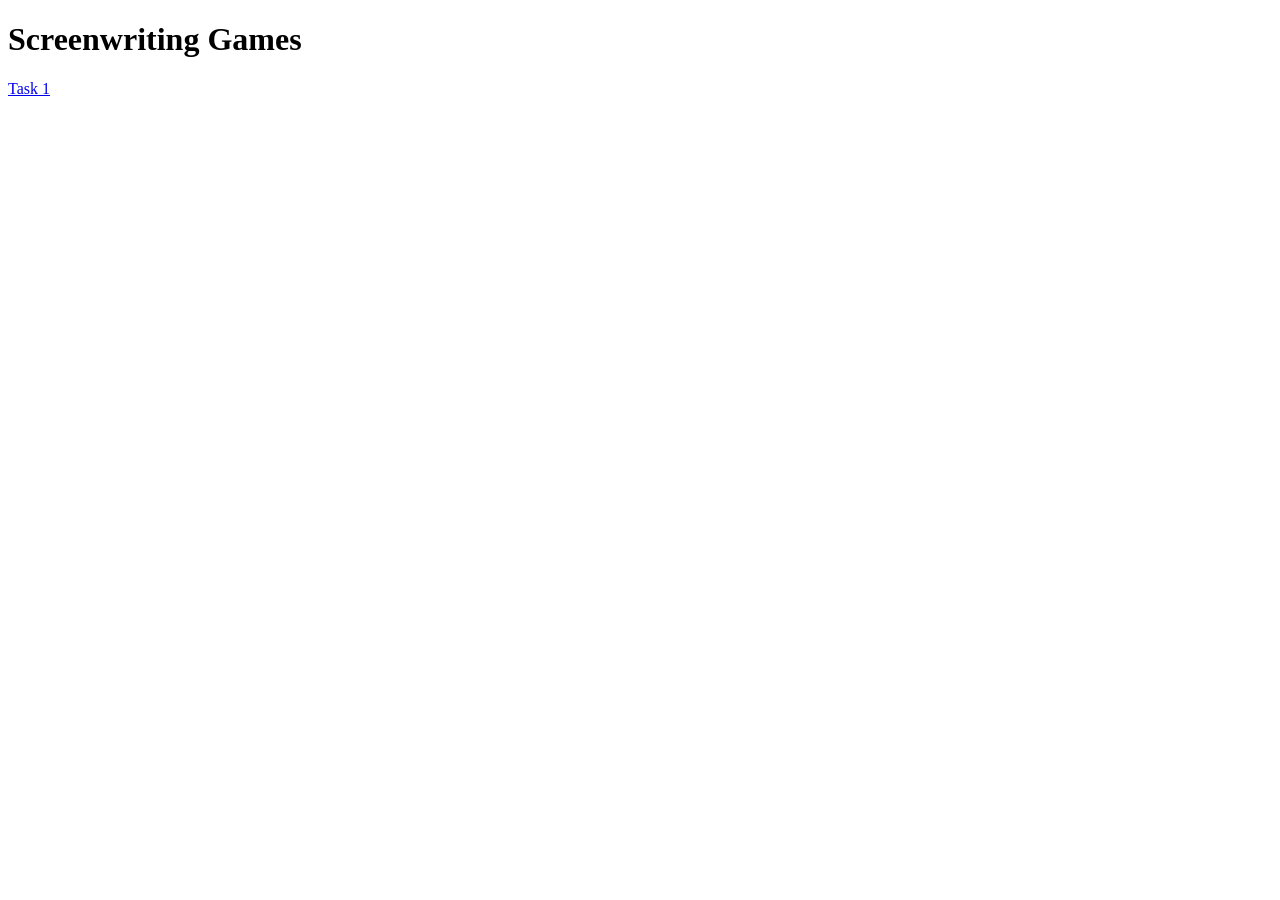
==== index.html @ 5bcb623e "init repo" ====
<!DOCTYPE html>
<html lang="en">
<head>
    <meta charset="UTF-8">
    <meta name="viewport" content="width=device-width, initial-scale=1.0">
    <title>Screenwriting Games</title>
</head>
<body>
    <h1>Screenwriting Games</h1>

    <a href="./Twine/Task1.html">Task 1</a>
</body>
</html>
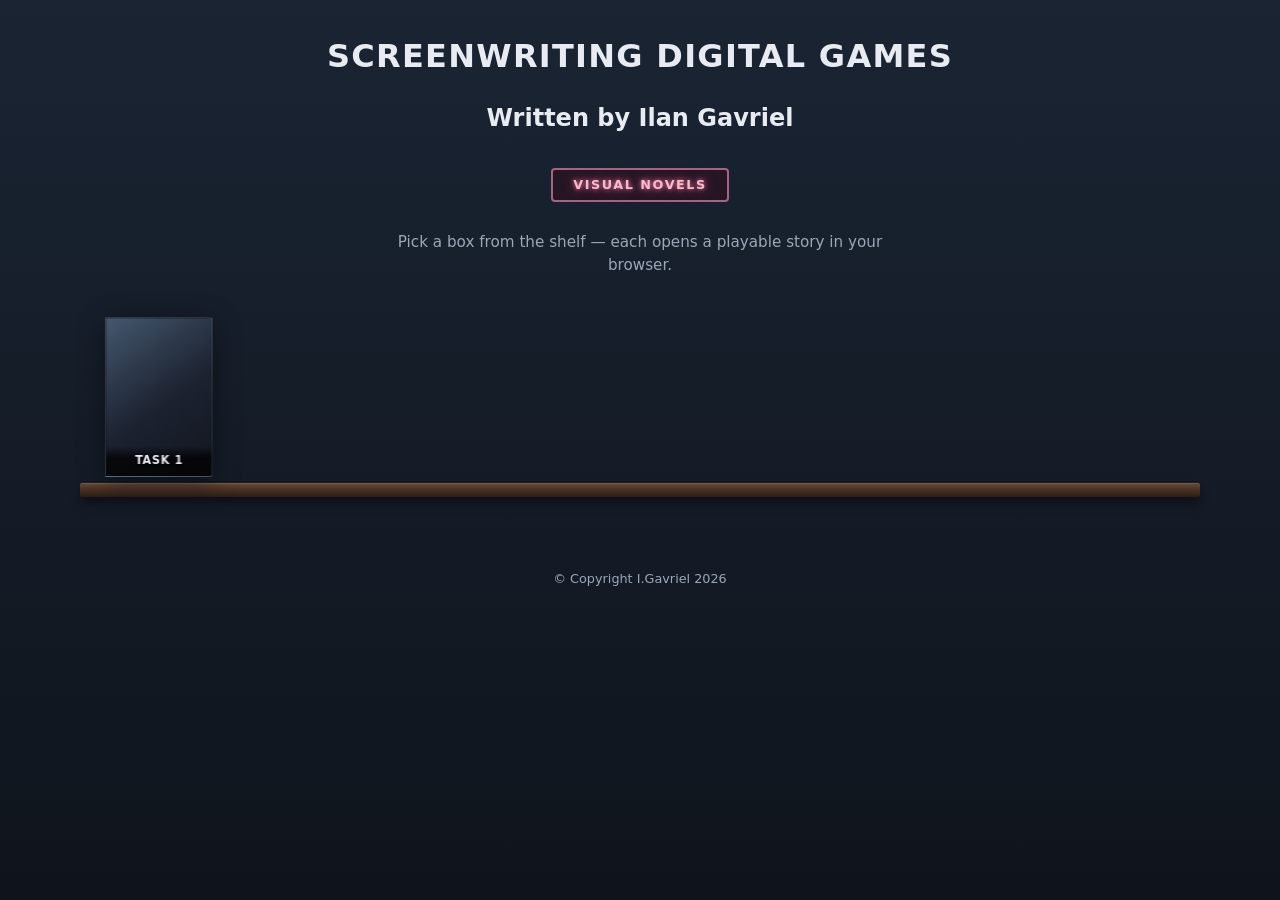
==== commit 854ed011: "template" ====
--- a/index.html
+++ b/index.html
@@ -3,11 +3,40 @@
 <head>
     <meta charset="UTF-8">
     <meta name="viewport" content="width=device-width, initial-scale=1.0">
-    <title>Screenwriting Games</title>
+    <title>Screenwriting Digital Games — Visual Novels</title>
+    <link rel="stylesheet" href="css/main.css">
 </head>
 <body>
-    <h1>Screenwriting Games</h1>
+    <header class="site-header">
+        <h1 class="site-title">Screenwriting Digital Games</h1>
+        <h2 class="site-subtitle" aria-hidden="true">Written by Ilan Gavriel</h2>
+        <p class="store-sign" aria-hidden="true">Visual Novels</p>
+        <p class="site-tagline">Pick a box from the shelf — each opens a playable story in your browser.</p>
+    </header>
 
-    <a href="./Twine/Task1.html">Task 1</a>
+    <main class="site-main">
+        <!--
+          Add games in js/games.js (window.GAME_CATALOG). The shelf is built by js/shelf.js.
+        -->
+        <section id="store" aria-label="Games">
+            <div id="shelf-mount"></div>
+        </section>
+
+        <noscript>
+            <div class="noscript-fallback">
+                <p>JavaScript is off. You can still open games directly:</p>
+                <ul>
+                    <li><a href="Twine/Task1.html">Task 1</a></li>
+                </ul>
+            </div>
+        </noscript>
+    </main>
+
+    <footer class="site-footer">
+      <p>&copy; Copyright I.Gavriel 2026</p>
+    </footer>
+
+    <script src="js/games.js" defer></script>
+    <script src="js/shelf.js" defer></script>
 </body>
 </html>
--- a/css/main.css
+++ b/css/main.css
@@ -0,0 +1,354 @@
+/* --- Design tokens --- */
+:root {
+  --wall-top: #1a2433;
+  --wall-bottom: #0f141c;
+  --shelf-wood: #4a3224;
+  --shelf-wood-light: #6b4a36;
+  --shelf-edge: #2c1e16;
+  --text: #e8ecf2;
+  --text-muted: #9aa7b8;
+  --accent: #7eb8da;
+  --game-accent: var(--accent);
+  --box-w: 7.5rem;
+  --box-h: 10rem;
+  --box-depth: 0.65rem;
+  --perspective: 900px;
+  --shadow-soft: 0 0.35rem 0.9rem rgba(0, 0, 0, 0.45);
+  --shadow-lift: 0 1rem 1.6rem rgba(0, 0, 0, 0.55);
+  --font-sans: system-ui, -apple-system, 'Segoe UI', Roboto, Ubuntu, sans-serif;
+  --radius-box: 0.2rem;
+}
+
+/* --- Base --- */
+*,
+*::before,
+*::after {
+  box-sizing: border-box;
+}
+
+html {
+  font-size: 100%;
+}
+
+body {
+  margin: 0;
+  min-height: 100vh;
+  font-family: var(--font-sans);
+  color: var(--text);
+  background: linear-gradient(180deg, var(--wall-top) 0%, var(--wall-bottom) 100%);
+  line-height: 1.5;
+}
+
+/* --- Page chrome --- */
+.site-header {
+  padding: 2rem 1.5rem 1rem;
+  text-align: center;
+}
+
+.site-title {
+  margin: 0;
+  font-size: clamp(1.5rem, 4vw, 2rem);
+  font-weight: 700;
+  letter-spacing: 0.04em;
+  text-transform: uppercase;
+}
+
+.store-sign {
+  display: inline-block;
+  margin-top: 0.75rem;
+  padding: 0.35rem 1.25rem;
+  font-size: 0.8rem;
+  font-weight: 600;
+  letter-spacing: 0.12em;
+  text-transform: uppercase;
+  color: #ffb8c9;
+  text-shadow:
+    0 0 0.35rem rgba(255, 140, 180, 0.9),
+    0 0 0.8rem rgba(255, 100, 160, 0.5);
+  border: 2px solid rgba(255, 150, 190, 0.6);
+  border-radius: 0.25rem;
+  background: rgba(40, 20, 35, 0.85);
+  animation: sign-flicker 4.5s ease-in-out infinite;
+}
+
+.site-tagline {
+  margin: 1rem 0 0;
+  font-size: 0.95rem;
+  color: var(--text-muted);
+  max-width: 32rem;
+  margin-left: auto;
+  margin-right: auto;
+}
+
+.site-main {
+  padding: 1rem 1rem 3rem;
+  max-width: 72rem;
+  margin: 0 auto;
+}
+
+#store {
+  perspective: var(--perspective);
+  perspective-origin: 50% 35%;
+}
+
+#shelf-mount {
+  display: flex;
+  flex-direction: column;
+  gap: 2.25rem;
+  align-items: stretch;
+}
+
+.site-footer {
+  padding: 1.5rem;
+  text-align: center;
+  font-size: 0.8rem;
+  color: var(--text-muted);
+}
+
+.site-footer p {
+  margin: 0;
+}
+
+/* --- Shelf row --- */
+.shelf {
+  display: grid;
+  grid-template-columns: repeat(auto-fill, minmax(var(--box-w), 1fr));
+  gap: 1.25rem 1rem;
+  justify-items: center;
+  align-items: end;
+  padding: 0.5rem 0.75rem 1.25rem;
+  position: relative;
+  list-style: none;
+  margin: 0;
+}
+
+.shelf::after {
+  content: '';
+  position: absolute;
+  left: 0;
+  right: 0;
+  bottom: 0;
+  height: 0.85rem;
+  border-radius: 0.15rem;
+  background: linear-gradient(
+    180deg,
+    var(--shelf-wood-light) 0%,
+    var(--shelf-wood) 45%,
+    var(--shelf-edge) 100%
+  );
+  box-shadow:
+    inset 0 1px 0 rgba(255, 255, 255, 0.12),
+    0 0.4rem 0.6rem rgba(0, 0, 0, 0.35);
+  z-index: 0;
+}
+
+.shelf > .game-box {
+  position: relative;
+  z-index: 1;
+}
+
+/* --- Game box (link) --- */
+.game-box {
+  --game-accent: var(--accent);
+  display: block;
+  width: var(--box-w);
+  height: var(--box-h);
+  text-decoration: none;
+  color: inherit;
+  transform-style: preserve-3d;
+  transition: transform 0.28s ease;
+}
+
+.game-box:focus {
+  outline: none;
+}
+
+.game-box:focus-visible .game-box__inner {
+  outline: 3px solid var(--game-accent);
+  outline-offset: 4px;
+}
+
+.game-box:hover,
+.game-box:focus-visible {
+  transform: translateY(-0.45rem) scale(1.02);
+  z-index: 2;
+}
+
+.game-box[data-stagger='0'] {
+  --stagger-delay: 0s;
+}
+.game-box[data-stagger='1'] {
+  --stagger-delay: 0.35s;
+}
+.game-box[data-stagger='2'] {
+  --stagger-delay: 0.7s;
+}
+.game-box[data-stagger='3'] {
+  --stagger-delay: 1.05s;
+}
+.game-box[data-stagger='4'] {
+  --stagger-delay: 1.4s;
+}
+.game-box[data-stagger='5'] {
+  --stagger-delay: 1.75s;
+}
+
+.game-box__inner {
+  width: 100%;
+  height: 100%;
+  position: relative;
+  transform-style: preserve-3d;
+  transform: rotateY(-12deg) translateY(0);
+  transition: transform 0.28s ease;
+  filter: drop-shadow(var(--shadow-soft));
+  animation: box-float 5s ease-in-out infinite;
+  animation-delay: var(--stagger-delay, 0s);
+}
+
+.game-box:hover .game-box__inner,
+.game-box:focus-visible .game-box__inner {
+  animation-play-state: paused;
+  transform: rotateY(-5deg) translateY(-0.12rem);
+  filter: drop-shadow(var(--shadow-lift));
+}
+
+.game-box__spine {
+  position: absolute;
+  left: 0;
+  top: 0;
+  width: var(--box-depth);
+  height: 100%;
+  background: linear-gradient(
+    90deg,
+    color-mix(in srgb, var(--game-accent) 35%, #1a1a22) 0%,
+    #252530 100%
+  );
+  transform-origin: right center;
+  transform: rotateY(-90deg) translateZ(calc(var(--box-depth) * -0.5));
+  border-radius: var(--radius-box) 0 0 var(--radius-box);
+  box-shadow: inset -2px 0 4px rgba(0, 0, 0, 0.35);
+}
+
+.game-box__face {
+  position: absolute;
+  left: var(--box-depth);
+  top: 0;
+  width: calc(100% - var(--box-depth));
+  height: 100%;
+  border-radius: 0 var(--radius-box) var(--radius-box) 0;
+  overflow: hidden;
+  background: linear-gradient(
+    145deg,
+    color-mix(in srgb, var(--game-accent) 55%, #2a3140) 0%,
+    #1c2230 55%,
+    #12161f 100%
+  );
+  border: 1px solid rgba(255, 255, 255, 0.12);
+  box-shadow: inset 0 0 0 1px rgba(0, 0, 0, 0.25);
+  display: flex;
+  flex-direction: column;
+  align-items: stretch;
+  justify-content: flex-end;
+  transform: translateZ(0);
+}
+
+.game-box__cover-img {
+  position: absolute;
+  inset: 0;
+  width: 100%;
+  height: 100%;
+  object-fit: cover;
+}
+
+.game-box__title {
+  position: relative;
+  padding: 0.5rem 0.45rem;
+  font-size: 0.72rem;
+  font-weight: 700;
+  line-height: 1.2;
+  text-align: center;
+  text-transform: uppercase;
+  letter-spacing: 0.06em;
+  background: linear-gradient(180deg, transparent 0%, rgba(0, 0, 0, 0.75) 40%);
+  text-shadow: 0 1px 2px rgba(0, 0, 0, 0.9);
+}
+
+.game-box__cover-img + .game-box__title {
+  background: linear-gradient(180deg, transparent 0%, rgba(0, 0, 0, 0.88) 35%);
+}
+
+/* --- Animations --- */
+@keyframes box-float {
+  0%,
+  100% {
+    transform: rotateY(-12deg) translateY(0);
+  }
+  50% {
+    transform: rotateY(-12deg) translateY(-0.2rem);
+  }
+}
+
+@keyframes sign-flicker {
+  0%,
+  100% {
+    opacity: 1;
+    filter: brightness(1);
+  }
+  48% {
+    opacity: 1;
+  }
+  49% {
+    opacity: 0.88;
+  }
+  50% {
+    opacity: 1;
+  }
+  78% {
+    opacity: 1;
+    filter: brightness(1.05);
+  }
+  79% {
+    opacity: 0.92;
+    filter: brightness(0.92);
+  }
+  80% {
+    opacity: 1;
+    filter: brightness(1);
+  }
+}
+
+/* --- No-JS fallback --- */
+.noscript-fallback {
+  margin: 1rem auto 0;
+  max-width: 32rem;
+  padding: 1rem;
+  background: rgba(0, 0, 0, 0.25);
+  border-radius: 0.35rem;
+  font-size: 0.9rem;
+}
+
+.noscript-fallback ul {
+  margin: 0.5rem 0 0;
+  padding-left: 1.25rem;
+}
+
+.noscript-fallback a {
+  color: var(--accent);
+}
+
+/* --- Reduced motion --- */
+@media (prefers-reduced-motion: reduce) {
+  .game-box__inner {
+    animation: none;
+    transform: rotateY(-12deg) translateY(0);
+  }
+
+  .store-sign {
+    animation: none;
+  }
+
+  .game-box,
+  .game-box__inner {
+    transition-duration: 0.01ms;
+  }
+}
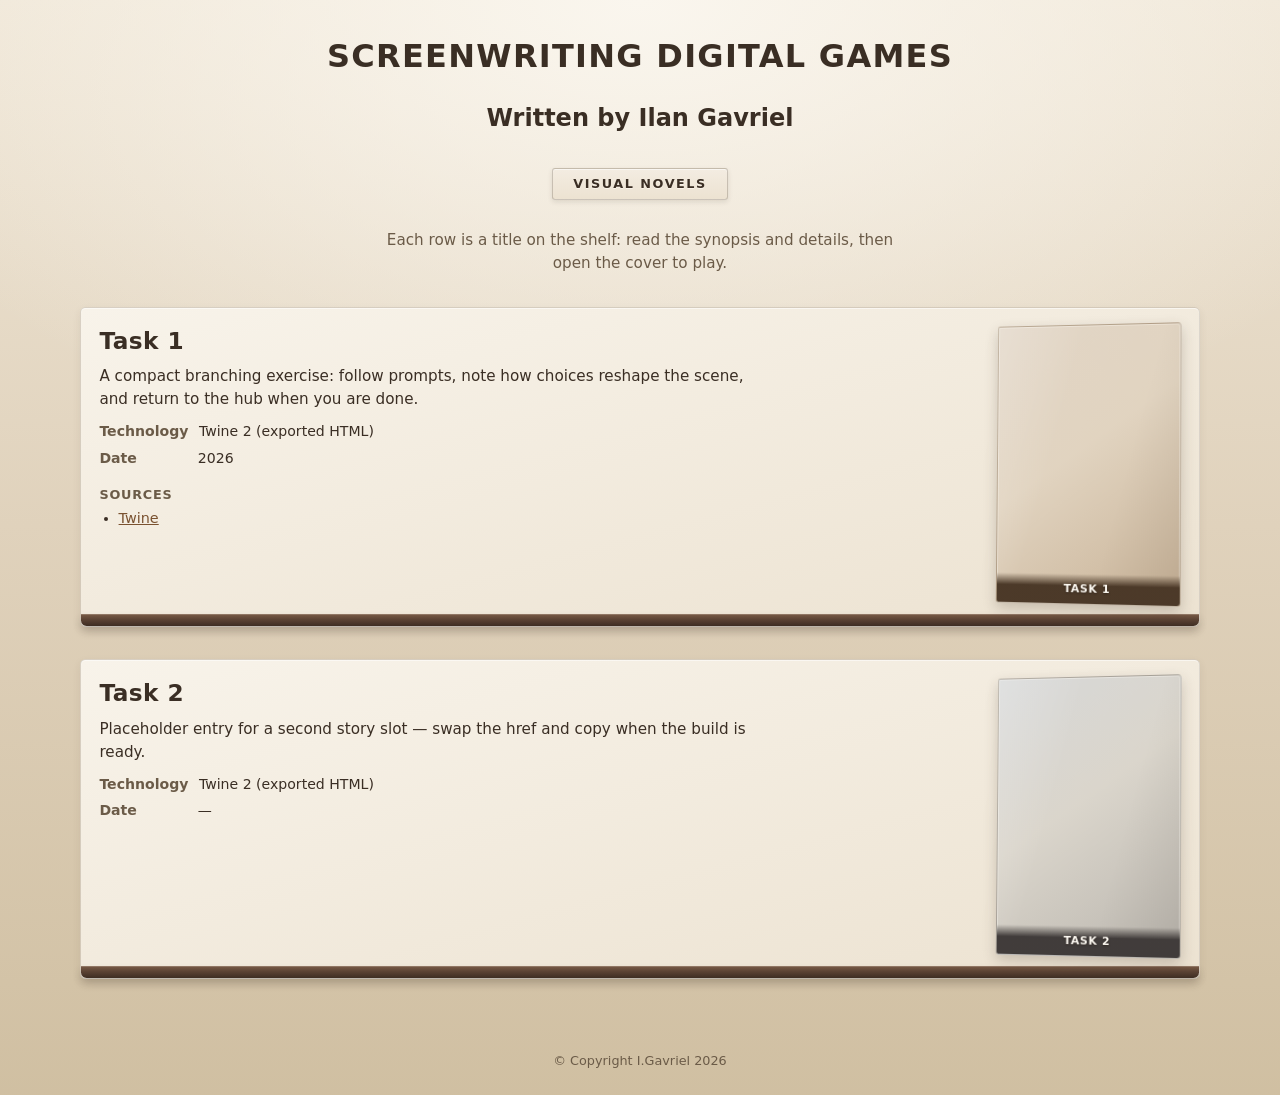
==== commit 724c2495: "template" ====
--- a/index.html
+++ b/index.html
@@ -11,7 +11,7 @@
         <h1 class="site-title">Screenwriting Digital Games</h1>
         <h2 class="site-subtitle" aria-hidden="true">Written by Ilan Gavriel</h2>
         <p class="store-sign" aria-hidden="true">Visual Novels</p>
-        <p class="site-tagline">Pick a box from the shelf — each opens a playable story in your browser.</p>
+        <p class="site-tagline">Each row is a title on the shelf: read the synopsis and details, then open the cover to play.</p>
     </header>
 
     <main class="site-main">
@@ -27,6 +27,7 @@
                 <p>JavaScript is off. You can still open games directly:</p>
                 <ul>
                     <li><a href="Twine/Task1.html">Task 1</a></li>
+                    <li><a href="Twine/Task1.html">Task 2</a> (placeholder)</li>
                 </ul>
             </div>
         </noscript>
--- a/css/main.css
+++ b/css/main.css
@@ -1,22 +1,25 @@
-/* --- Design tokens --- */
+/* --- Design tokens (aged paper & ink) --- */
 :root {
-  --wall-top: #1a2433;
-  --wall-bottom: #0f141c;
-  --shelf-wood: #4a3224;
-  --shelf-wood-light: #6b4a36;
-  --shelf-edge: #2c1e16;
-  --text: #e8ecf2;
-  --text-muted: #9aa7b8;
-  --accent: #7eb8da;
+  --paper-highlight: #faf6ee;
+  --paper-mid: #efe6d6;
+  --paper-shadow: #e0d2bc;
+  --paper-edge: #d2c2a6;
+  --ink: #3a2e24;
+  --ink-muted: #6b5b48;
+  --accent: #7a5230;
+  --accent-soft: #a67c52;
+  --shelf-wood: #5c4334;
+  --shelf-wood-light: #7a5c47;
+  --shelf-edge: #3e2d23;
+  --text: var(--ink);
+  --text-muted: var(--ink-muted);
   --game-accent: var(--accent);
-  --box-w: 7.5rem;
-  --box-h: 10rem;
-  --box-depth: 0.65rem;
-  --perspective: 900px;
-  --shadow-soft: 0 0.35rem 0.9rem rgba(0, 0, 0, 0.45);
-  --shadow-lift: 0 1rem 1.6rem rgba(0, 0, 0, 0.55);
+  --cover-width: clamp(7.5rem, 22vw, 11.5rem);
+  --perspective: 1000px;
+  --shadow-soft: 0 0.35rem 0.85rem rgba(58, 46, 36, 0.22);
+  --shadow-lift: 0 0.85rem 1.25rem rgba(58, 46, 36, 0.3);
+  --radius-card: 0.35rem;
   --font-sans: system-ui, -apple-system, 'Segoe UI', Roboto, Ubuntu, sans-serif;
-  --radius-box: 0.2rem;
 }
 
 /* --- Base --- */
@@ -35,7 +38,14 @@
   min-height: 100vh;
   font-family: var(--font-sans);
   color: var(--text);
-  background: linear-gradient(180deg, var(--wall-top) 0%, var(--wall-bottom) 100%);
+  background:
+    radial-gradient(ellipse 120% 80% at 50% 0%, var(--paper-highlight) 0%, transparent 55%),
+    linear-gradient(
+      180deg,
+      var(--paper-mid) 0%,
+      var(--paper-shadow) 48%,
+      color-mix(in srgb, var(--paper-edge) 85%, #c4b08a) 100%
+    );
   line-height: 1.5;
 }
 
@@ -61,13 +71,18 @@
   font-weight: 600;
   letter-spacing: 0.12em;
   text-transform: uppercase;
-  color: #ffb8c9;
-  text-shadow:
-    0 0 0.35rem rgba(255, 140, 180, 0.9),
-    0 0 0.8rem rgba(255, 100, 160, 0.5);
-  border: 2px solid rgba(255, 150, 190, 0.6);
-  border-radius: 0.25rem;
-  background: rgba(40, 20, 35, 0.85);
+  color: var(--ink);
+  text-shadow: 0 1px 0 rgba(255, 250, 242, 0.65);
+  border: 1px solid color-mix(in srgb, var(--ink) 22%, transparent);
+  border-radius: 0.2rem;
+  background: linear-gradient(
+    180deg,
+    color-mix(in srgb, var(--paper-highlight) 92%, var(--accent-soft)) 0%,
+    color-mix(in srgb, var(--paper-mid) 88%, #d8c8ae) 100%
+  );
+  box-shadow:
+    inset 0 1px 0 rgba(255, 255, 255, 0.55),
+    0 0.12rem 0.35rem rgba(58, 46, 36, 0.12);
   animation: sign-flicker 4.5s ease-in-out infinite;
 }
 
@@ -88,14 +103,15 @@
 
 #store {
   perspective: var(--perspective);
-  perspective-origin: 50% 35%;
-}
-
-#shelf-mount {
+}
+
+.book-list {
   display: flex;
   flex-direction: column;
-  gap: 2.25rem;
-  align-items: stretch;
+  gap: 2rem;
+  list-style: none;
+  margin: 0;
+  padding: 0;
 }
 
 .site-footer {
@@ -109,27 +125,36 @@
   margin: 0;
 }
 
-/* --- Shelf row --- */
-.shelf {
-  display: grid;
-  grid-template-columns: repeat(auto-fill, minmax(var(--box-w), 1fr));
-  gap: 1.25rem 1rem;
-  justify-items: center;
-  align-items: end;
-  padding: 0.5rem 0.75rem 1.25rem;
+/* --- Book row (card + shelf rail) --- */
+.book-card {
+  --game-accent: var(--accent);
   position: relative;
-  list-style: none;
-  margin: 0;
-}
-
-.shelf::after {
+  z-index: 1;
+  display: flex;
+  flex-direction: row;
+  align-items: stretch;
+  gap: 1.35rem;
+  padding: 1.15rem 1.15rem 1.5rem;
+  border-radius: var(--radius-card);
+  background: linear-gradient(
+    165deg,
+    color-mix(in srgb, var(--paper-highlight) 92%, var(--paper-shadow)) 0%,
+    color-mix(in srgb, var(--paper-mid) 88%, #d8c8ae) 100%
+  );
+  border: 1px solid color-mix(in srgb, var(--ink) 14%, transparent);
+  box-shadow:
+    inset 0 1px 0 rgba(255, 255, 255, 0.55),
+    0 0.2rem 0.5rem rgba(58, 46, 36, 0.08);
+}
+
+.book-card::after {
   content: '';
   position: absolute;
   left: 0;
   right: 0;
   bottom: 0;
-  height: 0.85rem;
-  border-radius: 0.15rem;
+  height: 0.75rem;
+  border-radius: 0 0 var(--radius-card) var(--radius-card);
   background: linear-gradient(
     180deg,
     var(--shelf-wood-light) 0%,
@@ -137,156 +162,246 @@
     var(--shelf-edge) 100%
   );
   box-shadow:
-    inset 0 1px 0 rgba(255, 255, 255, 0.12),
-    0 0.4rem 0.6rem rgba(0, 0, 0, 0.35);
+    inset 0 1px 0 rgba(255, 248, 235, 0.18),
+    0 0.35rem 0.5rem rgba(58, 46, 36, 0.22);
   z-index: 0;
-}
-
-.shelf > .game-box {
+  pointer-events: none;
+}
+
+.book-card__info {
   position: relative;
   z-index: 1;
-}
-
-/* --- Game box (link) --- */
-.game-box {
-  --game-accent: var(--accent);
-  display: block;
-  width: var(--box-w);
-  height: var(--box-h);
+  flex: 1;
+  min-width: 0;
+  display: flex;
+  flex-direction: column;
+  gap: 0.65rem;
+}
+
+.book-card__title {
+  margin: 0;
+  font-size: clamp(1.15rem, 2.5vw, 1.45rem);
+  font-weight: 700;
+  letter-spacing: 0.02em;
+  color: var(--ink);
+  line-height: 1.25;
+}
+
+.book-card__story {
+  margin: 0;
+  font-size: 0.95rem;
+  color: var(--ink);
+  max-width: 42rem;
+}
+
+.book-card__meta {
+  display: flex;
+  flex-direction: column;
+  gap: 0.35rem;
+  font-size: 0.88rem;
+}
+
+.book-card__meta-row {
+  display: flex;
+  flex-wrap: wrap;
+  gap: 0.35rem 0.65rem;
+  align-items: baseline;
+}
+
+.book-card__meta-label {
+  font-weight: 700;
+  color: var(--ink-muted);
+  min-width: 5.5rem;
+}
+
+.book-card__meta-value {
+  color: var(--ink);
+}
+
+.book-card__sources-heading {
+  margin: 0.35rem 0 0.25rem;
+  font-size: 0.8rem;
+  font-weight: 700;
+  letter-spacing: 0.06em;
+  text-transform: uppercase;
+  color: var(--ink-muted);
+}
+
+.book-card__sources-list {
+  margin: 0;
+  padding-left: 1.2rem;
+  font-size: 0.9rem;
+}
+
+.book-card__sources-list a {
+  color: var(--accent);
+}
+
+.book-card__sources-list a:hover {
+  color: color-mix(in srgb, var(--accent) 75%, var(--ink));
+}
+
+.book-card__cta {
+  align-self: flex-start;
+  margin-top: 0.25rem;
+  padding: 0.4rem 0.9rem;
+  font-size: 0.88rem;
+  font-weight: 600;
+  text-decoration: none;
+  color: #fdf9f2;
+  background: linear-gradient(
+    180deg,
+    color-mix(in srgb, var(--game-accent) 55%, #4a3224) 0%,
+    color-mix(in srgb, var(--game-accent) 35%, #2c1f18) 100%
+  );
+  border: 1px solid color-mix(in srgb, var(--ink) 25%, transparent);
+  border-radius: 0.25rem;
+  box-shadow: 0 0.1rem 0.25rem rgba(58, 46, 36, 0.2);
+}
+
+.book-card__cta:hover {
+  filter: brightness(1.06);
+}
+
+.book-card__cta:focus {
+  outline: none;
+}
+
+.book-card__cta:focus-visible {
+  outline: 3px solid var(--game-accent);
+  outline-offset: 2px;
+}
+
+/* Cover on the right: tilt + lift on hover */
+.book-card__cover-link {
+  position: relative;
+  z-index: 1;
+  flex-shrink: 0;
+  width: var(--cover-width);
+  align-self: center;
   text-decoration: none;
   color: inherit;
+  perspective: var(--perspective);
   transform-style: preserve-3d;
-  transition: transform 0.28s ease;
-}
-
-.game-box:focus {
+}
+
+.book-card__cover-link:focus {
   outline: none;
 }
 
-.game-box:focus-visible .game-box__inner {
+.book-card__cover-link:focus-visible .book-card__cover {
   outline: 3px solid var(--game-accent);
   outline-offset: 4px;
 }
 
-.game-box:hover,
-.game-box:focus-visible {
-  transform: translateY(-0.45rem) scale(1.02);
-  z-index: 2;
-}
-
-.game-box[data-stagger='0'] {
-  --stagger-delay: 0s;
-}
-.game-box[data-stagger='1'] {
-  --stagger-delay: 0.35s;
-}
-.game-box[data-stagger='2'] {
-  --stagger-delay: 0.7s;
-}
-.game-box[data-stagger='3'] {
-  --stagger-delay: 1.05s;
-}
-.game-box[data-stagger='4'] {
-  --stagger-delay: 1.4s;
-}
-.game-box[data-stagger='5'] {
-  --stagger-delay: 1.75s;
-}
-
-.game-box__inner {
+.book-card__cover {
+  position: relative;
   width: 100%;
-  height: 100%;
-  position: relative;
-  transform-style: preserve-3d;
-  transform: rotateY(-12deg) translateY(0);
-  transition: transform 0.28s ease;
-  filter: drop-shadow(var(--shadow-soft));
-  animation: box-float 5s ease-in-out infinite;
-  animation-delay: var(--stagger-delay, 0s);
-}
-
-.game-box:hover .game-box__inner,
-.game-box:focus-visible .game-box__inner {
-  animation-play-state: paused;
-  transform: rotateY(-5deg) translateY(-0.12rem);
-  filter: drop-shadow(var(--shadow-lift));
-}
-
-.game-box__spine {
+  aspect-ratio: 2 / 3;
+  border-radius: 0.15rem 0.25rem 0.25rem 0.15rem;
+  overflow: hidden;
+  transform: rotateY(-10deg) rotateX(2deg);
+  transform-origin: left center;
+  transition:
+    transform 0.35s cubic-bezier(0.34, 1.2, 0.64, 1),
+    box-shadow 0.35s ease;
+  box-shadow:
+    var(--shadow-soft),
+    inset 0 0 0 1px rgba(255, 252, 246, 0.35);
+  background: linear-gradient(
+    145deg,
+    color-mix(in srgb, var(--game-accent) 22%, var(--paper-highlight)) 0%,
+    color-mix(in srgb, var(--game-accent) 14%, var(--paper-mid)) 45%,
+    color-mix(in srgb, var(--game-accent) 28%, var(--paper-shadow)) 100%
+  );
+  border: 1px solid color-mix(in srgb, var(--ink) 18%, transparent);
+}
+
+.book-card__cover::before {
+  content: '';
   position: absolute;
-  left: 0;
-  top: 0;
-  width: var(--box-depth);
-  height: 100%;
-  background: linear-gradient(
-    90deg,
-    color-mix(in srgb, var(--game-accent) 35%, #1a1a22) 0%,
-    #252530 100%
-  );
-  transform-origin: right center;
-  transform: rotateY(-90deg) translateZ(calc(var(--box-depth) * -0.5));
-  border-radius: var(--radius-box) 0 0 var(--radius-box);
-  box-shadow: inset -2px 0 4px rgba(0, 0, 0, 0.35);
-}
-
-.game-box__face {
-  position: absolute;
-  left: var(--box-depth);
-  top: 0;
-  width: calc(100% - var(--box-depth));
-  height: 100%;
-  border-radius: 0 var(--radius-box) var(--radius-box) 0;
-  overflow: hidden;
-  background: linear-gradient(
-    145deg,
-    color-mix(in srgb, var(--game-accent) 55%, #2a3140) 0%,
-    #1c2230 55%,
-    #12161f 100%
-  );
-  border: 1px solid rgba(255, 255, 255, 0.12);
-  box-shadow: inset 0 0 0 1px rgba(0, 0, 0, 0.25);
-  display: flex;
-  flex-direction: column;
-  align-items: stretch;
-  justify-content: flex-end;
-  transform: translateZ(0);
-}
-
-.game-box__cover-img {
+  inset: 0;
+  background: linear-gradient(
+    105deg,
+    rgba(255, 255, 255, 0.22) 0%,
+    transparent 35%,
+    transparent 65%,
+    rgba(42, 32, 24, 0.08) 100%
+  );
+  pointer-events: none;
+  z-index: 1;
+}
+
+.book-card__cover-link:hover .book-card__cover,
+.book-card__cover-link:focus-visible .book-card__cover {
+  transform: rotateY(-4deg) rotateX(0deg) translateY(-0.35rem) scale(1.04);
+  box-shadow: var(--shadow-lift);
+}
+
+.book-card__cover-img {
   position: absolute;
   inset: 0;
   width: 100%;
   height: 100%;
   object-fit: cover;
-}
-
-.game-box__title {
-  position: relative;
+  z-index: 0;
+}
+
+.book-card__cover-title {
+  position: absolute;
+  left: 0;
+  right: 0;
+  bottom: 0;
+  z-index: 2;
   padding: 0.5rem 0.45rem;
-  font-size: 0.72rem;
+  font-size: 0.68rem;
   font-weight: 700;
   line-height: 1.2;
   text-align: center;
   text-transform: uppercase;
   letter-spacing: 0.06em;
-  background: linear-gradient(180deg, transparent 0%, rgba(0, 0, 0, 0.75) 40%);
-  text-shadow: 0 1px 2px rgba(0, 0, 0, 0.9);
-}
-
-.game-box__cover-img + .game-box__title {
-  background: linear-gradient(180deg, transparent 0%, rgba(0, 0, 0, 0.88) 35%);
+  color: #fdf9f2;
+  background: linear-gradient(
+    180deg,
+    transparent 0%,
+    color-mix(in srgb, var(--ink) 78%, var(--game-accent)) 40%
+  );
+  text-shadow: 0 1px 2px rgba(42, 32, 24, 0.65);
+}
+
+.book-card__cover-img ~ .book-card__cover-title {
+  background: linear-gradient(
+    180deg,
+    transparent 0%,
+    color-mix(in srgb, var(--ink) 85%, black) 35%
+  );
+}
+
+@media (max-width: 40rem) {
+  .book-card {
+    flex-direction: column;
+    align-items: stretch;
+    padding-bottom: 1.35rem;
+  }
+
+  .book-card__cover-link {
+    width: min(var(--cover-width), 75%);
+    margin-left: auto;
+    margin-right: auto;
+  }
+
+  .book-card__cover {
+    transform: rotateY(0deg) rotateX(0deg);
+    transform-origin: center center;
+  }
+
+  .book-card__cover-link:hover .book-card__cover,
+  .book-card__cover-link:focus-visible .book-card__cover {
+    transform: translateY(-0.25rem) scale(1.03);
+  }
 }
 
 /* --- Animations --- */
-@keyframes box-float {
-  0%,
-  100% {
-    transform: rotateY(-12deg) translateY(0);
-  }
-  50% {
-    transform: rotateY(-12deg) translateY(-0.2rem);
-  }
-}
 
 @keyframes sign-flicker {
   0%,
@@ -322,9 +437,11 @@
   margin: 1rem auto 0;
   max-width: 32rem;
   padding: 1rem;
-  background: rgba(0, 0, 0, 0.25);
+  background: color-mix(in srgb, var(--paper-highlight) 75%, var(--paper-shadow));
+  border: 1px solid color-mix(in srgb, var(--ink) 12%, transparent);
   border-radius: 0.35rem;
   font-size: 0.9rem;
+  box-shadow: inset 0 1px 0 rgba(255, 255, 255, 0.5);
 }
 
 .noscript-fallback ul {
@@ -338,17 +455,21 @@
 
 /* --- Reduced motion --- */
 @media (prefers-reduced-motion: reduce) {
-  .game-box__inner {
-    animation: none;
-    transform: rotateY(-12deg) translateY(0);
-  }
-
   .store-sign {
     animation: none;
   }
 
-  .game-box,
-  .game-box__inner {
+  .book-card__cover {
+    transform: none;
+  }
+
+  .book-card__cover-link:hover .book-card__cover,
+  .book-card__cover-link:focus-visible .book-card__cover {
+    transform: none;
+  }
+
+  .book-card__cover,
+  .book-card__cover-link {
     transition-duration: 0.01ms;
   }
 }
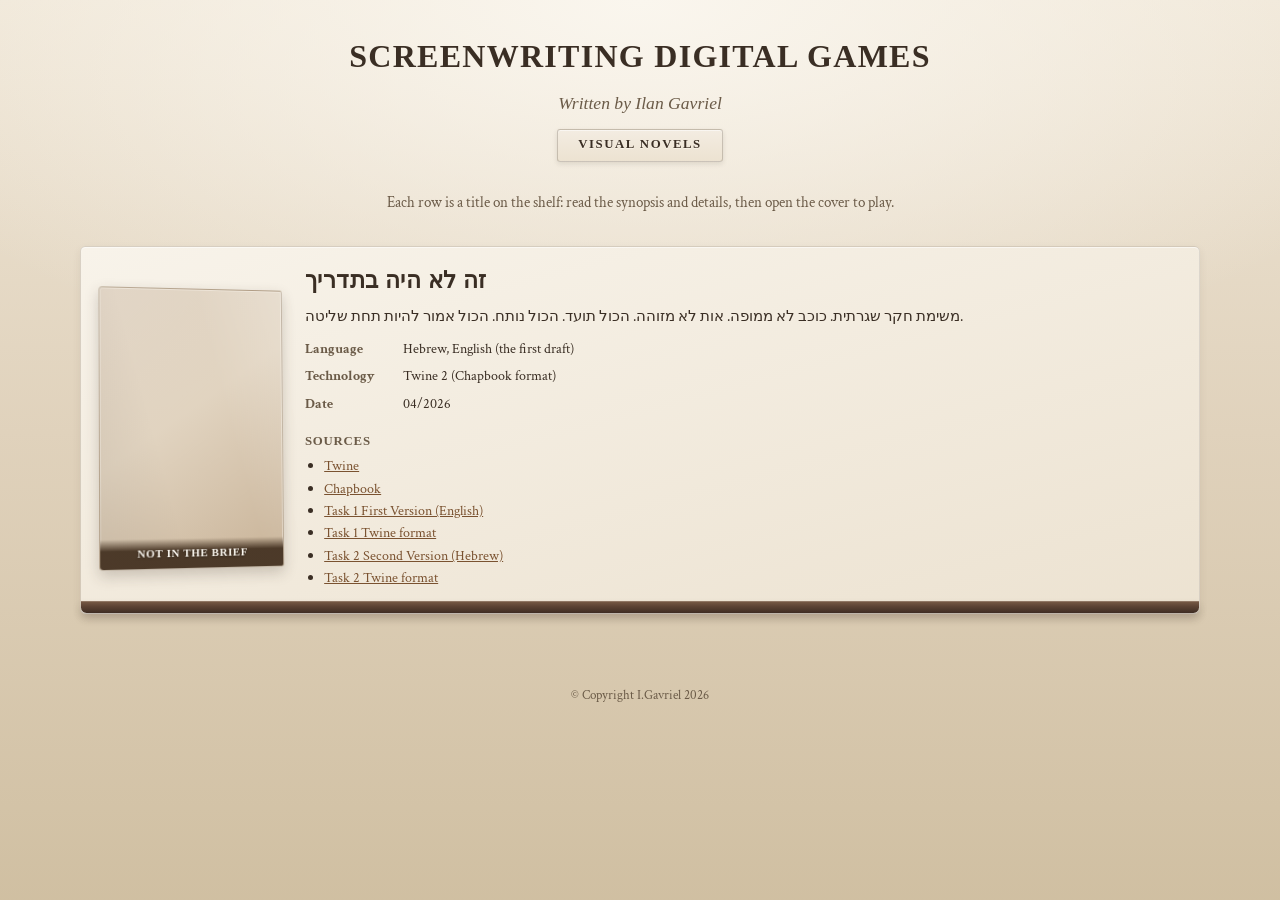
==== commit c093992e: "twine book" ====
--- a/index.html
+++ b/index.html
@@ -4,6 +4,9 @@
     <meta charset="UTF-8">
     <meta name="viewport" content="width=device-width, initial-scale=1.0">
     <title>Screenwriting Digital Games — Visual Novels</title>
+    <link rel="preconnect" href="https://fonts.googleapis.com">
+    <link rel="preconnect" href="https://fonts.gstatic.com" crossorigin>
+    <link href="https://fonts.googleapis.com/css2?family=Crimson+Text:ital,wght@0,400;0,600;0,700;1,400&family=Old+Standard+TT:ital,wght@0,400;0,700&display=swap" rel="stylesheet">
     <link rel="stylesheet" href="css/main.css">
 </head>
 <body>
--- a/css/main.css
+++ b/css/main.css
@@ -19,7 +19,8 @@
   --shadow-soft: 0 0.35rem 0.85rem rgba(58, 46, 36, 0.22);
   --shadow-lift: 0 0.85rem 1.25rem rgba(58, 46, 36, 0.3);
   --radius-card: 0.35rem;
-  --font-sans: system-ui, -apple-system, 'Segoe UI', Roboto, Ubuntu, sans-serif;
+  --font-body: 'Crimson Text', Georgia, 'Times New Roman', serif;
+  --font-title: 'Old Standard TT', 'Times New Roman', serif;
 }
 
 /* --- Base --- */
@@ -36,7 +37,7 @@
 body {
   margin: 0;
   min-height: 100vh;
-  font-family: var(--font-sans);
+  font-family: var(--font-body);
   color: var(--text);
   background:
     radial-gradient(ellipse 120% 80% at 50% 0%, var(--paper-highlight) 0%, transparent 55%),
@@ -46,7 +47,7 @@
       var(--paper-shadow) 48%,
       color-mix(in srgb, var(--paper-edge) 85%, #c4b08a) 100%
     );
-  line-height: 1.5;
+  line-height: 1.55;
 }
 
 /* --- Page chrome --- */
@@ -57,18 +58,29 @@
 
 .site-title {
   margin: 0;
+  font-family: var(--font-title);
   font-size: clamp(1.5rem, 4vw, 2rem);
   font-weight: 700;
   letter-spacing: 0.04em;
   text-transform: uppercase;
+}
+
+.site-subtitle {
+  margin: 0.5rem 0 0;
+  font-family: var(--font-title);
+  font-size: clamp(0.95rem, 2vw, 1.1rem);
+  font-weight: 400;
+  font-style: italic;
+  color: var(--text-muted);
 }
 
 .store-sign {
   display: inline-block;
   margin-top: 0.75rem;
   padding: 0.35rem 1.25rem;
+  font-family: var(--font-title);
   font-size: 0.8rem;
-  font-weight: 600;
+  font-weight: 700;
   letter-spacing: 0.12em;
   text-transform: uppercase;
   color: var(--ink);
@@ -180,6 +192,7 @@
 
 .book-card__title {
   margin: 0;
+  font-family: var(--font-title);
   font-size: clamp(1.15rem, 2.5vw, 1.45rem);
   font-weight: 700;
   letter-spacing: 0.02em;
@@ -220,6 +233,7 @@
 
 .book-card__sources-heading {
   margin: 0.35rem 0 0.25rem;
+  font-family: var(--font-title);
   font-size: 0.8rem;
   font-weight: 700;
   letter-spacing: 0.06em;
@@ -272,7 +286,7 @@
   outline-offset: 2px;
 }
 
-/* Cover on the right: tilt + lift on hover */
+/* Cover on the left: tilt + lift on hover (spine toward text) */
 .book-card__cover-link {
   position: relative;
   z-index: 1;
@@ -298,10 +312,10 @@
   position: relative;
   width: 100%;
   aspect-ratio: 2 / 3;
-  border-radius: 0.15rem 0.25rem 0.25rem 0.15rem;
+  border-radius: 0.25rem 0.15rem 0.15rem 0.25rem;
   overflow: hidden;
-  transform: rotateY(-10deg) rotateX(2deg);
-  transform-origin: left center;
+  transform: rotateY(10deg) rotateX(2deg);
+  transform-origin: right center;
   transition:
     transform 0.35s cubic-bezier(0.34, 1.2, 0.64, 1),
     box-shadow 0.35s ease;
@@ -322,7 +336,7 @@
   position: absolute;
   inset: 0;
   background: linear-gradient(
-    105deg,
+    255deg,
     rgba(255, 255, 255, 0.22) 0%,
     transparent 35%,
     transparent 65%,
@@ -334,7 +348,7 @@
 
 .book-card__cover-link:hover .book-card__cover,
 .book-card__cover-link:focus-visible .book-card__cover {
-  transform: rotateY(-4deg) rotateX(0deg) translateY(-0.35rem) scale(1.04);
+  transform: rotateY(4deg) rotateX(0deg) translateY(-0.35rem) scale(1.04);
   box-shadow: var(--shadow-lift);
 }
 
@@ -354,6 +368,7 @@
   bottom: 0;
   z-index: 2;
   padding: 0.5rem 0.45rem;
+  font-family: var(--font-title);
   font-size: 0.68rem;
   font-weight: 700;
   line-height: 1.2;
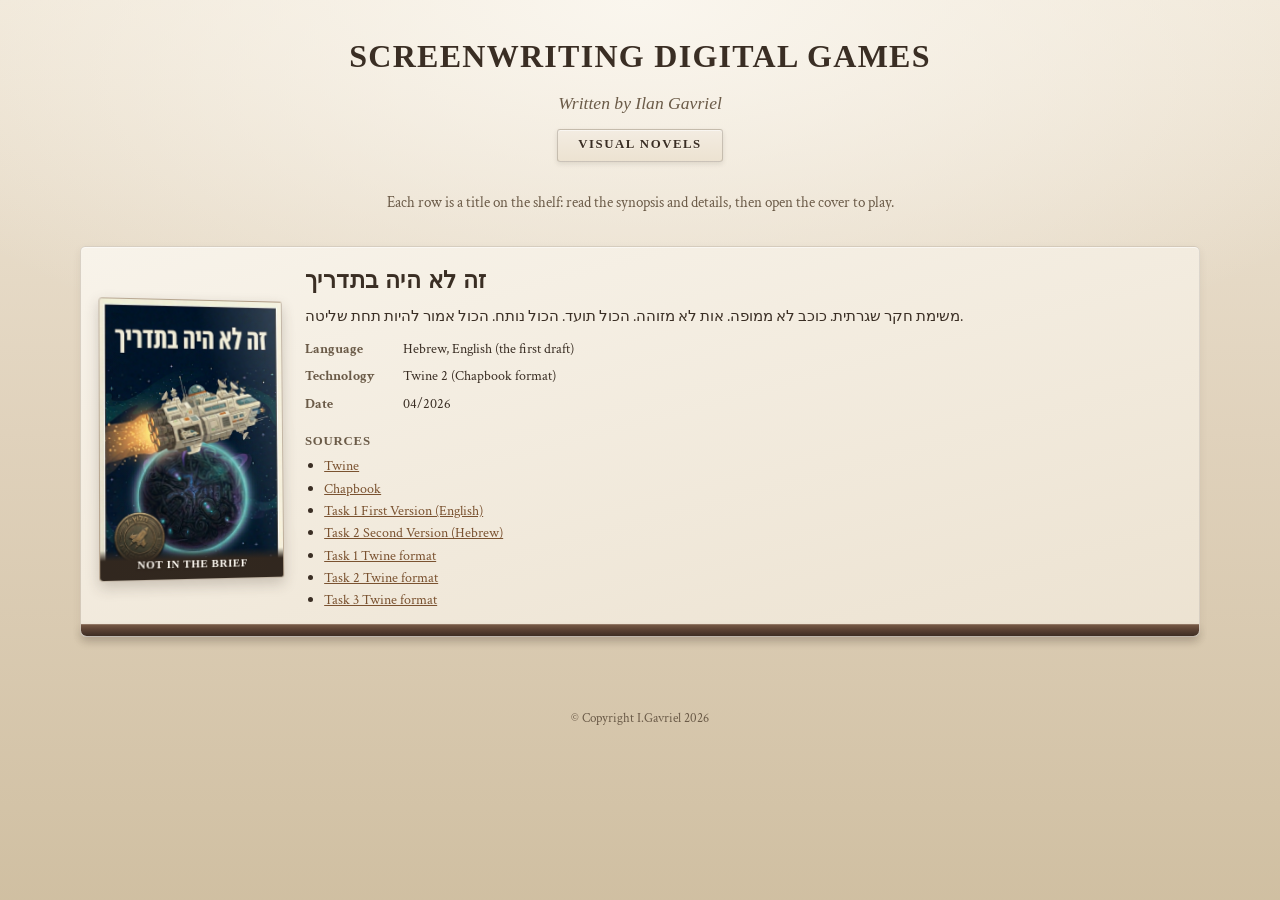
==== commit 1b1ae896: "remove dead code" ====
--- a/index.html
+++ b/index.html
@@ -24,16 +24,6 @@
         <section id="store" aria-label="Games">
             <div id="shelf-mount"></div>
         </section>
-
-        <noscript>
-            <div class="noscript-fallback">
-                <p>JavaScript is off. You can still open games directly:</p>
-                <ul>
-                    <li><a href="Twine/Task1.html">Task 1</a></li>
-                    <li><a href="Twine/Task1.html">Task 2</a> (placeholder)</li>
-                </ul>
-            </div>
-        </noscript>
     </main>
 
     <footer class="site-footer">
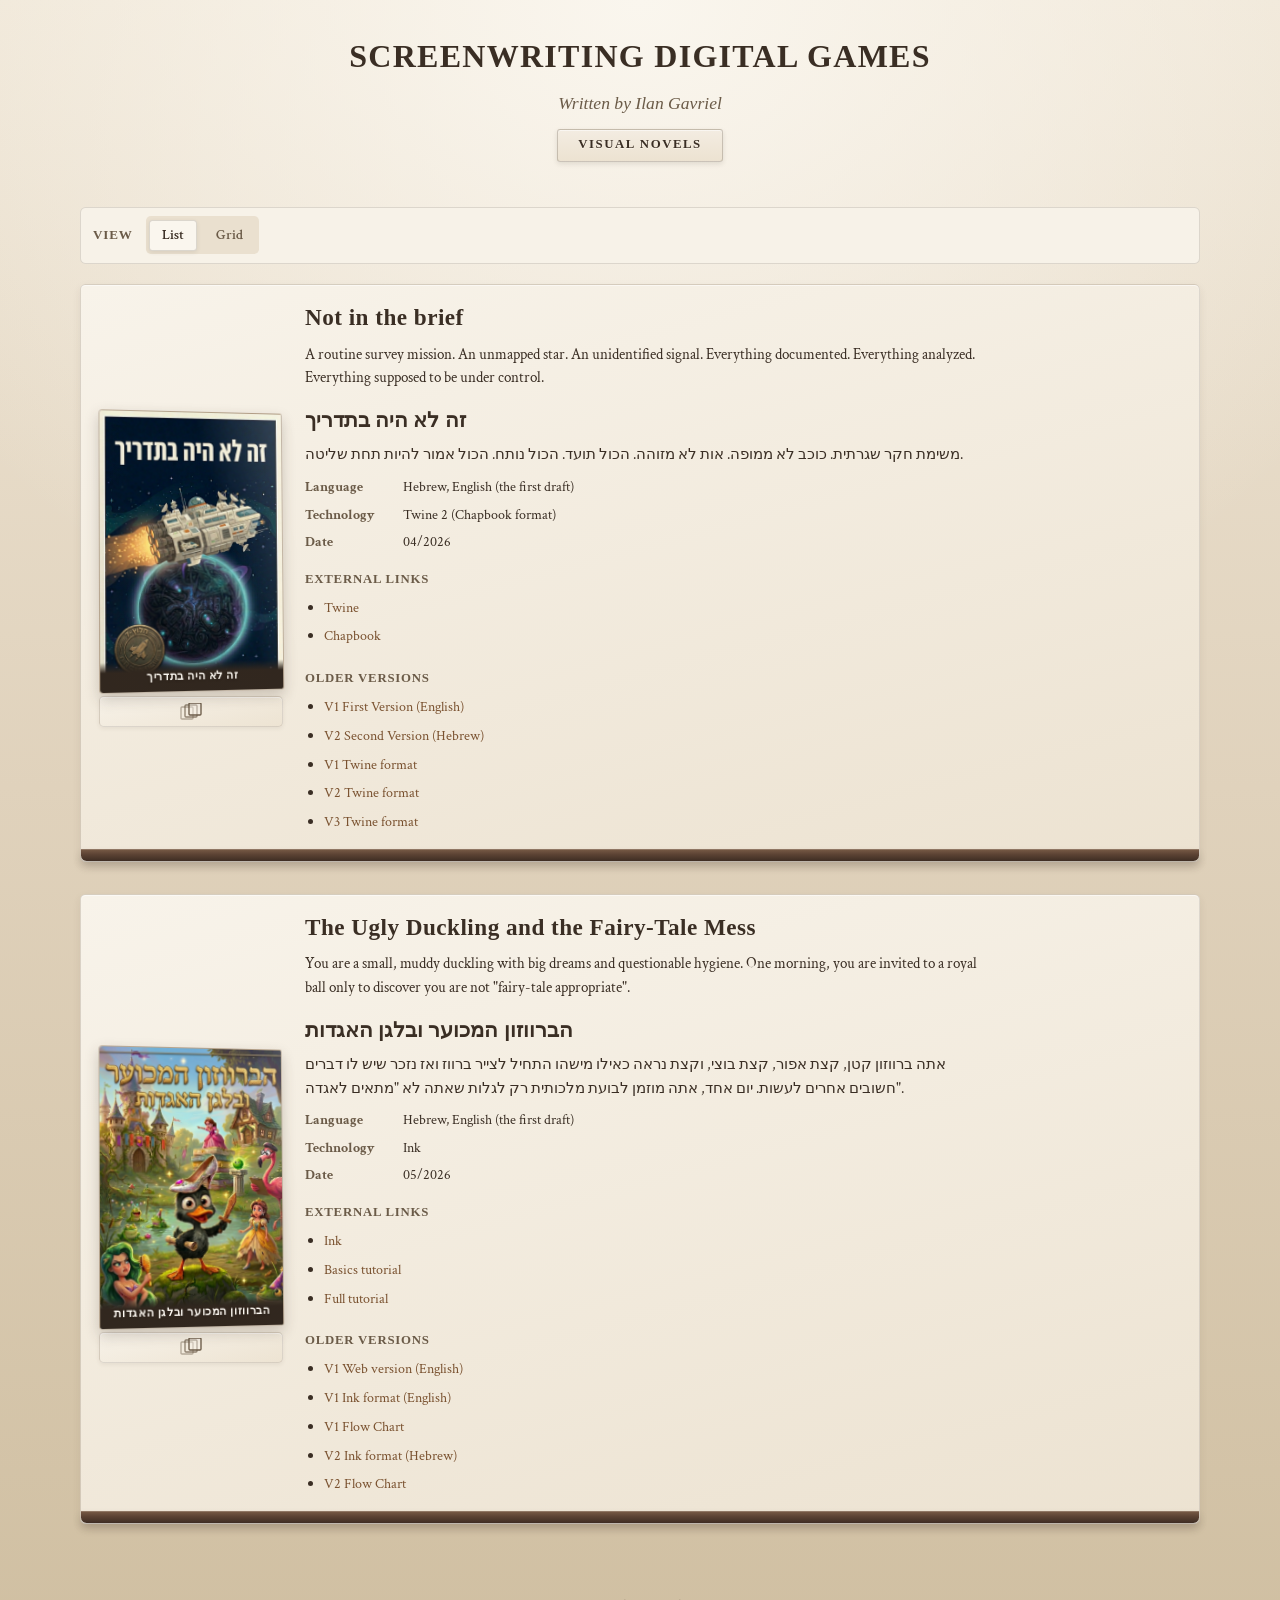
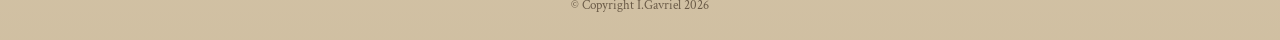
==== commit 19cccb7b: "feat(ink): add ugly duckling v2, gallery page, and shelf polish" ====
--- a/index.html
+++ b/index.html
@@ -14,7 +14,6 @@
         <h1 class="site-title">Screenwriting Digital Games</h1>
         <h2 class="site-subtitle" aria-hidden="true">Written by Ilan Gavriel</h2>
         <p class="store-sign" aria-hidden="true">Visual Novels</p>
-        <p class="site-tagline">Each row is a title on the shelf: read the synopsis and details, then open the cover to play.</p>
     </header>
 
     <main class="site-main">
--- a/css/main.css
+++ b/css/main.css
@@ -126,6 +126,237 @@
   padding: 0;
 }
 
+/* --- Shelf view toolbar (list / grid) --- */
+.shelf-view-toolbar {
+  display: flex;
+  flex-wrap: wrap;
+  align-items: center;
+  gap: 0.65rem 0.85rem;
+  margin-bottom: 1.25rem;
+  padding: 0.55rem 0.75rem;
+  border-radius: var(--radius-card);
+  border: 1px solid color-mix(in srgb, var(--ink) 14%, transparent);
+  background: color-mix(in srgb, var(--paper-highlight) 75%, var(--paper-mid));
+}
+
+.shelf-view-toolbar__label {
+  font-family: var(--font-title);
+  font-size: 0.82rem;
+  font-weight: 700;
+  letter-spacing: 0.06em;
+  text-transform: uppercase;
+  color: var(--ink-muted);
+}
+
+.shelf-view-toolbar__group {
+  display: inline-flex;
+  gap: 0.35rem;
+  padding: 0.2rem;
+  border-radius: 0.3rem;
+  background: color-mix(in srgb, var(--paper-shadow) 55%, transparent);
+}
+
+.shelf-view-toolbar__btn {
+  padding: 0.35rem 0.75rem;
+  font-family: var(--font-body);
+  font-size: 0.88rem;
+  font-weight: 600;
+  color: var(--ink-muted);
+  background: transparent;
+  border: 1px solid transparent;
+  border-radius: 0.22rem;
+  cursor: pointer;
+  transition:
+    background 0.15s ease,
+    color 0.15s ease,
+    border-color 0.15s ease,
+    box-shadow 0.15s ease;
+}
+
+.shelf-view-toolbar__btn:hover {
+  color: var(--ink);
+}
+
+.shelf-view-toolbar__btn:focus {
+  outline: none;
+}
+
+.shelf-view-toolbar__btn:focus-visible {
+  outline: 3px solid var(--accent);
+  outline-offset: 2px;
+}
+
+.shelf-view-toolbar__btn--active {
+  color: var(--ink);
+  background: var(--paper-highlight);
+  border-color: color-mix(in srgb, var(--ink) 16%, transparent);
+  box-shadow: 0 0.1rem 0.25rem rgba(58, 46, 36, 0.1);
+}
+
+.book-list--grid {
+  display: grid;
+  grid-template-columns: repeat(auto-fill, minmax(min(100%, 9.5rem), 1fr));
+  gap: 1.35rem 1rem;
+}
+
+.book-grid-item {
+  --game-accent: var(--accent);
+  margin: 0;
+  display: flex;
+  flex-direction: column;
+  align-items: stretch;
+  gap: 0.55rem;
+  height: 100%;
+}
+
+.book-grid-item__stack {
+  display: flex;
+  flex-direction: column;
+  align-items: stretch;
+  gap: 0.35rem;
+}
+
+.book-grid-item__cover-link {
+  display: block;
+  text-decoration: none;
+  color: inherit;
+}
+
+.book-grid-item__cover-link:focus {
+  outline: none;
+}
+
+.book-grid-item__cover-link:focus-visible .book-grid-item__cover {
+  outline: 3px solid var(--game-accent);
+  outline-offset: 4px;
+}
+
+.book-grid-item__text-link {
+  display: flex;
+  flex-direction: column;
+  align-items: stretch;
+  gap: 0.15rem;
+  text-decoration: none;
+  color: inherit;
+  flex: 1;
+  min-height: 0;
+}
+
+.book-grid-item__text-link:focus {
+  outline: none;
+}
+
+.book-grid-item__text-link:focus-visible {
+  outline: 3px solid var(--game-accent);
+  outline-offset: 4px;
+  border-radius: 0.2rem;
+}
+
+.book-grid-item__gallery-btn {
+  padding: 0.28rem 0.35rem;
+  font-size: 0.62rem;
+}
+
+.book-grid-item__cover {
+  position: relative;
+  width: 100%;
+  aspect-ratio: 2 / 3;
+  border-radius: 0.25rem;
+  overflow: hidden;
+  transition:
+    transform 0.3s cubic-bezier(0.34, 1.15, 0.64, 1),
+    box-shadow 0.3s ease;
+  box-shadow: var(--shadow-soft);
+  background: linear-gradient(
+    145deg,
+    color-mix(in srgb, var(--game-accent) 22%, var(--paper-highlight)) 0%,
+    color-mix(in srgb, var(--game-accent) 14%, var(--paper-mid)) 45%,
+    color-mix(in srgb, var(--game-accent) 28%, var(--paper-shadow)) 100%
+  );
+  border: 1px solid color-mix(in srgb, var(--ink) 18%, transparent);
+}
+
+.book-grid-item:hover .book-grid-item__cover {
+  transform: translateY(-0.25rem) scale(1.03);
+  box-shadow: var(--shadow-lift);
+}
+
+.book-grid-item__cover-link:focus-visible .book-grid-item__cover {
+  transform: translateY(-0.25rem) scale(1.03);
+  box-shadow: var(--shadow-lift);
+}
+
+.book-grid-item__title,
+.book-grid-item__subtitle {
+  transition:
+    transform 0.3s cubic-bezier(0.34, 1.15, 0.64, 1),
+    filter 0.3s ease;
+}
+
+.book-grid-item:hover .book-grid-item__title,
+.book-grid-item__text-link:focus-visible .book-grid-item__title {
+  transform: translateY(-0.25rem) scale(1.03);
+  filter: drop-shadow(0 0.35rem 0.65rem rgba(58, 46, 36, 0.2));
+}
+
+.book-grid-item:hover .book-grid-item__subtitle,
+.book-grid-item__text-link:focus-visible .book-grid-item__subtitle {
+  transform: translateY(-0.2rem);
+}
+
+.book-grid-item__cover-title {
+  position: absolute;
+  left: 0;
+  right: 0;
+  bottom: 0;
+  z-index: 2;
+  padding: 0.45rem 0.4rem;
+  font-family: var(--font-title);
+  font-size: 0.62rem;
+  font-weight: 700;
+  line-height: 1.2;
+  text-align: center;
+  text-transform: uppercase;
+  letter-spacing: 0.05em;
+  color: #fdf9f2;
+  background: linear-gradient(
+    180deg,
+    transparent 0%,
+    color-mix(in srgb, var(--ink) 78%, var(--game-accent)) 45%
+  );
+  text-shadow: 0 1px 2px rgba(42, 32, 24, 0.65);
+}
+
+.book-grid-item__cover .book-card__cover-img ~ .book-grid-item__cover-title {
+  background: linear-gradient(
+    180deg,
+    transparent 0%,
+    color-mix(in srgb, var(--ink) 85%, black) 35%
+  );
+}
+
+.book-grid-item__title {
+  margin: 0;
+  font-family: var(--font-title);
+  font-size: 0.95rem;
+  font-weight: 700;
+  line-height: 1.25;
+  color: var(--ink);
+  text-align: center;
+  cursor: pointer;
+  user-select: text;
+}
+
+.book-grid-item__subtitle {
+  margin: -0.25rem 0 0;
+  font-size: 0.85rem;
+  line-height: 1.3;
+  color: var(--ink-muted);
+  text-align: center;
+  cursor: pointer;
+  user-select: text;
+}
+
 .site-footer {
   padding: 1.5rem;
   text-align: center;
@@ -200,6 +431,65 @@
   line-height: 1.25;
 }
 
+/* Title opens the story (matches cover `.book-card__cover` hover lift / scale rhythm) */
+
+.book-card__title-link {
+  color: inherit;
+  text-decoration: none;
+  display: inline-block;
+  vertical-align: top;
+  cursor: pointer;
+  user-select: text;
+  transition:
+    transform 0.35s cubic-bezier(0.34, 1.2, 0.64, 1),
+    filter 0.35s ease;
+}
+
+.book-card__title-link:focus {
+  outline: none;
+}
+
+.book-card__title-link:focus-visible {
+  outline: 3px solid var(--game-accent);
+  outline-offset: 3px;
+  border-radius: 0.12rem;
+}
+
+.book-card__title-link:hover,
+.book-card__title-link:focus-visible {
+  transform: translateY(-0.35rem) scale(1.04);
+  filter: drop-shadow(0 0.45rem 0.95rem rgba(58, 46, 36, 0.28));
+}
+
+.book-card__he-block {
+  display: flex;
+  flex-direction: column;
+  gap: 0.65rem;
+  margin-top: 0.35rem;
+}
+
+.book-card__title-he {
+  margin: 0;
+  font-family: var(--font-title);
+  font-size: clamp(1.05rem, 2.2vw, 1.3rem);
+  font-weight: 700;
+  color: var(--ink);
+  line-height: 1.3;
+}
+
+.book-card__title-he .book-card__title-link--he {
+  max-width: 100%;
+}
+
+.book-card__title-he:focus-within .book-card__title-link:focus {
+  outline: none;
+}
+
+.book-card__title-he:focus-within .book-card__title-link:focus-visible {
+  outline: 3px solid var(--game-accent);
+  outline-offset: 3px;
+}
+
 .book-card__story {
   margin: 0;
   font-size: 0.95rem;
@@ -231,7 +521,11 @@
   color: var(--ink);
 }
 
-.book-card__sources-heading {
+.book-card__link-section + .book-card__link-section {
+  margin-top: 0.15rem;
+}
+
+.book-card__link-heading {
   margin: 0.35rem 0 0.25rem;
   font-family: var(--font-title);
   font-size: 0.8rem;
@@ -241,18 +535,103 @@
   color: var(--ink-muted);
 }
 
-.book-card__sources-list {
+.book-card__link-list {
   margin: 0;
   padding-left: 1.2rem;
   font-size: 0.9rem;
 }
 
-.book-card__sources-list a {
+.book-card__link-list a {
+  position: relative;
+  display: inline-block;
+  padding: 0.2rem 0.45rem;
+  margin-left: -0.45rem;
+  border-radius: 0.25rem;
   color: var(--accent);
-}
-
-.book-card__sources-list a:hover {
+  text-decoration: none;
+  transition: color 0.2s ease;
+}
+
+.book-card__link-list a::before {
+  content: '';
+  position: absolute;
+  inset: 0;
+  z-index: -1;
+  border-radius: inherit;
+  border: 1px solid transparent;
+  background: transparent;
+  opacity: 0;
+  transform: scale(0.94);
+  pointer-events: none;
+  transition:
+    opacity 0.2s ease,
+    transform 0.2s ease,
+    background 0.2s ease,
+    border-color 0.2s ease;
+}
+
+.book-card__link-list a:hover {
   color: color-mix(in srgb, var(--accent) 75%, var(--ink));
+}
+
+.book-card__link-list a:hover::before {
+  animation: book-link-hover-in 0.22s ease forwards;
+}
+
+.book-card__link-list a:active::before {
+  animation: book-link-select 0.32s ease forwards;
+}
+
+.book-card__link-list a:focus-visible::before {
+  opacity: 1;
+  transform: scale(1);
+  background: color-mix(in srgb, var(--accent) 16%, transparent);
+  border-color: color-mix(in srgb, var(--accent) 40%, transparent);
+  animation: book-link-select 0.32s ease forwards;
+}
+
+.book-card__link-list a:focus {
+  outline: none;
+}
+
+.book-card__link-list a:focus-visible {
+  color: color-mix(in srgb, var(--accent) 65%, var(--ink));
+}
+
+@keyframes book-link-hover-in {
+  from {
+    opacity: 0;
+    transform: scale(0.94);
+    background: transparent;
+    border-color: transparent;
+  }
+  to {
+    opacity: 1;
+    transform: scale(1);
+    background: color-mix(in srgb, var(--accent) 10%, transparent);
+    border-color: color-mix(in srgb, var(--accent) 28%, transparent);
+  }
+}
+
+@keyframes book-link-select {
+  0% {
+    opacity: 0.6;
+    transform: scale(0.96);
+    background: color-mix(in srgb, var(--accent) 8%, transparent);
+    border-color: color-mix(in srgb, var(--accent) 20%, transparent);
+  }
+  45% {
+    opacity: 1;
+    transform: scale(1.03);
+    background: color-mix(in srgb, var(--accent) 22%, transparent);
+    border-color: color-mix(in srgb, var(--accent) 50%, transparent);
+  }
+  100% {
+    opacity: 1;
+    transform: scale(1);
+    background: color-mix(in srgb, var(--accent) 16%, transparent);
+    border-color: color-mix(in srgb, var(--accent) 40%, transparent);
+  }
 }
 
 .book-card__cta {
@@ -291,7 +670,6 @@
   position: relative;
   z-index: 1;
   flex-shrink: 0;
-  width: var(--cover-width);
   align-self: center;
   text-decoration: none;
   color: inherit;
@@ -392,6 +770,95 @@
   );
 }
 
+/* Cover column: book + optional illustration gallery (avoid nested links) */
+
+.book-card__cover-column {
+  position: relative;
+  z-index: 1;
+  flex-shrink: 0;
+  width: var(--cover-width);
+  align-self: center;
+  display: flex;
+  flex-direction: column;
+  align-items: stretch;
+  gap: 0.45rem;
+}
+
+.book-card__cover-column .book-card__cover-link {
+  width: 100%;
+  align-self: stretch;
+}
+
+.book-card__gallery-btn {
+  display: flex;
+  align-items: center;
+  justify-content: center;
+  gap: 0.35rem;
+  padding: 0.32rem 0.4rem;
+  border-radius: 0.3rem;
+  text-decoration: none;
+  color: var(--ink-muted);
+  font-family: var(--font-body);
+  font-size: 0.68rem;
+  font-weight: 600;
+  letter-spacing: 0.04em;
+  text-transform: uppercase;
+  background: linear-gradient(
+    165deg,
+    color-mix(in srgb, var(--paper-highlight) 88%, var(--paper-shadow)) 0%,
+    color-mix(in srgb, var(--paper-mid) 92%, #d8c8ae) 100%
+  );
+  border: 1px solid color-mix(in srgb, var(--ink) 14%, transparent);
+  box-shadow:
+    inset 0 1px 0 rgba(255, 255, 255, 0.55),
+    0 0.1rem 0.25rem rgba(58, 46, 36, 0.08);
+  transition:
+    color 0.15s ease,
+    border-color 0.15s ease,
+    box-shadow 0.15s ease;
+}
+
+.book-card__gallery-btn:hover {
+  color: var(--ink);
+  border-color: color-mix(in srgb, var(--game-accent) 40%, var(--ink));
+  box-shadow:
+    inset 0 1px 0 rgba(255, 255, 255, 0.6),
+    0 0.15rem 0.4rem rgba(58, 46, 36, 0.12);
+}
+
+.book-card__gallery-btn:focus {
+  outline: none;
+}
+
+.book-card__gallery-btn:focus-visible {
+  outline: 3px solid var(--game-accent);
+  outline-offset: 2px;
+}
+
+.book-card__gallery-btn-icon {
+  display: block;
+  flex-shrink: 0;
+}
+
+.book-card__gallery-btn-frame {
+  fill: transparent;
+  stroke: currentColor;
+  stroke-width: 1.35;
+}
+
+.book-card__gallery-btn-frame--back {
+  opacity: 0.45;
+}
+
+.book-card__gallery-btn-frame--mid {
+  opacity: 0.72;
+}
+
+.book-card__gallery-btn-frame--front {
+  opacity: 1;
+  fill: color-mix(in srgb, var(--paper-highlight) 40%, transparent);
+}
+
 @media (max-width: 40rem) {
   .book-card {
     flex-direction: column;
@@ -399,7 +866,7 @@
     padding-bottom: 1.35rem;
   }
 
-  .book-card__cover-link {
+  .book-card__cover-column {
     width: min(var(--cover-width), 75%);
     margin-left: auto;
     margin-right: auto;
@@ -412,6 +879,11 @@
 
   .book-card__cover-link:hover .book-card__cover,
   .book-card__cover-link:focus-visible .book-card__cover {
+    transform: translateY(-0.25rem) scale(1.03);
+  }
+
+  .book-card__title-link:hover,
+  .book-card__title-link:focus-visible {
     transform: translateY(-0.25rem) scale(1.03);
   }
 }
@@ -487,4 +959,41 @@
   .book-card__cover-link {
     transition-duration: 0.01ms;
   }
-}
+
+  .book-card__link-list a::before,
+  .book-card__link-list a:hover::before,
+  .book-card__link-list a:active::before,
+  .book-card__link-list a:focus-visible::before {
+    animation: none;
+    opacity: 1;
+    transform: none;
+    background: color-mix(in srgb, var(--accent) 14%, transparent);
+    border-color: color-mix(in srgb, var(--accent) 35%, transparent);
+  }
+
+  .book-grid-item__cover,
+  .book-grid-item:hover .book-grid-item__cover,
+  .book-grid-item__cover-link:focus-visible .book-grid-item__cover {
+    transform: none;
+    transition-duration: 0.01ms;
+  }
+
+  .book-card__title-link,
+  .book-card__title-link:hover,
+  .book-card__title-link:focus-visible {
+    transform: none;
+    filter: none;
+    transition-duration: 0.01ms;
+  }
+
+  .book-grid-item__title,
+  .book-grid-item__subtitle,
+  .book-grid-item:hover .book-grid-item__title,
+  .book-grid-item__text-link:focus-visible .book-grid-item__title,
+  .book-grid-item:hover .book-grid-item__subtitle,
+  .book-grid-item__text-link:focus-visible .book-grid-item__subtitle {
+    transform: none;
+    filter: none;
+    transition-duration: 0.01ms;
+  }
+}
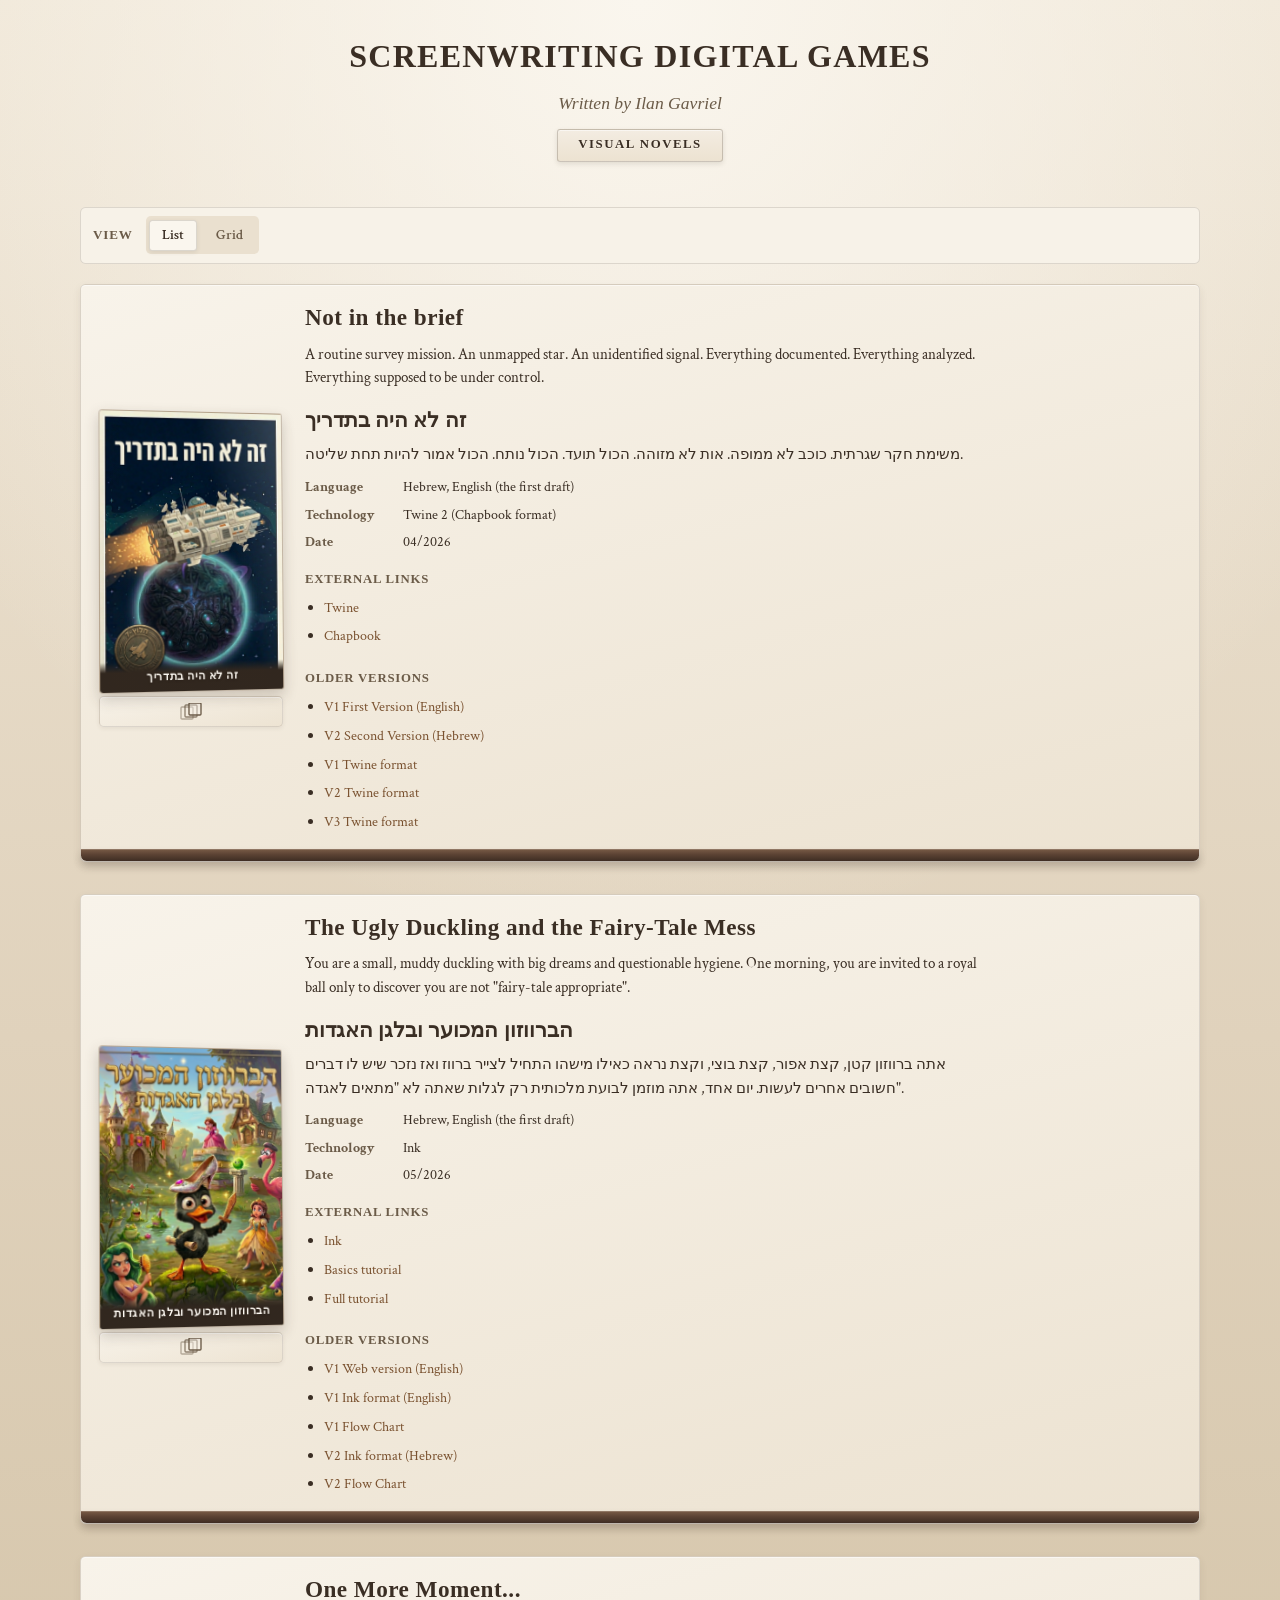
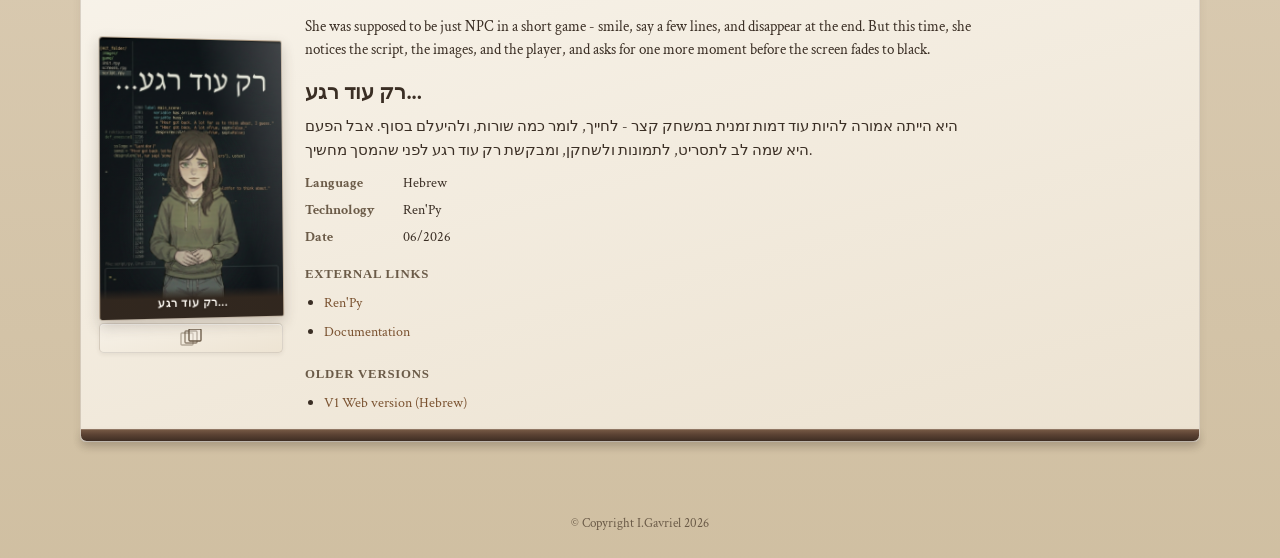
==== commit 0db85fb5: "refactor(config): move game catalog to config/games.js Point shelf and gallery at the new path, upda" ====
--- a/index.html
+++ b/index.html
@@ -18,7 +18,7 @@
 
     <main class="site-main">
         <!--
-          Add games in js/games.js (window.GAME_CATALOG). The shelf is built by js/shelf.js.
+          Add games in config/games.js (window.GAME_CATALOG). The shelf is built by js/shelf.js.
         -->
         <section id="store" aria-label="Games">
             <div id="shelf-mount"></div>
@@ -29,7 +29,7 @@
       <p>&copy; Copyright I.Gavriel 2026</p>
     </footer>
 
-    <script src="js/games.js" defer></script>
+    <script src="config/games.js" defer></script>
     <script src="js/shelf.js" defer></script>
 </body>
 </html>
